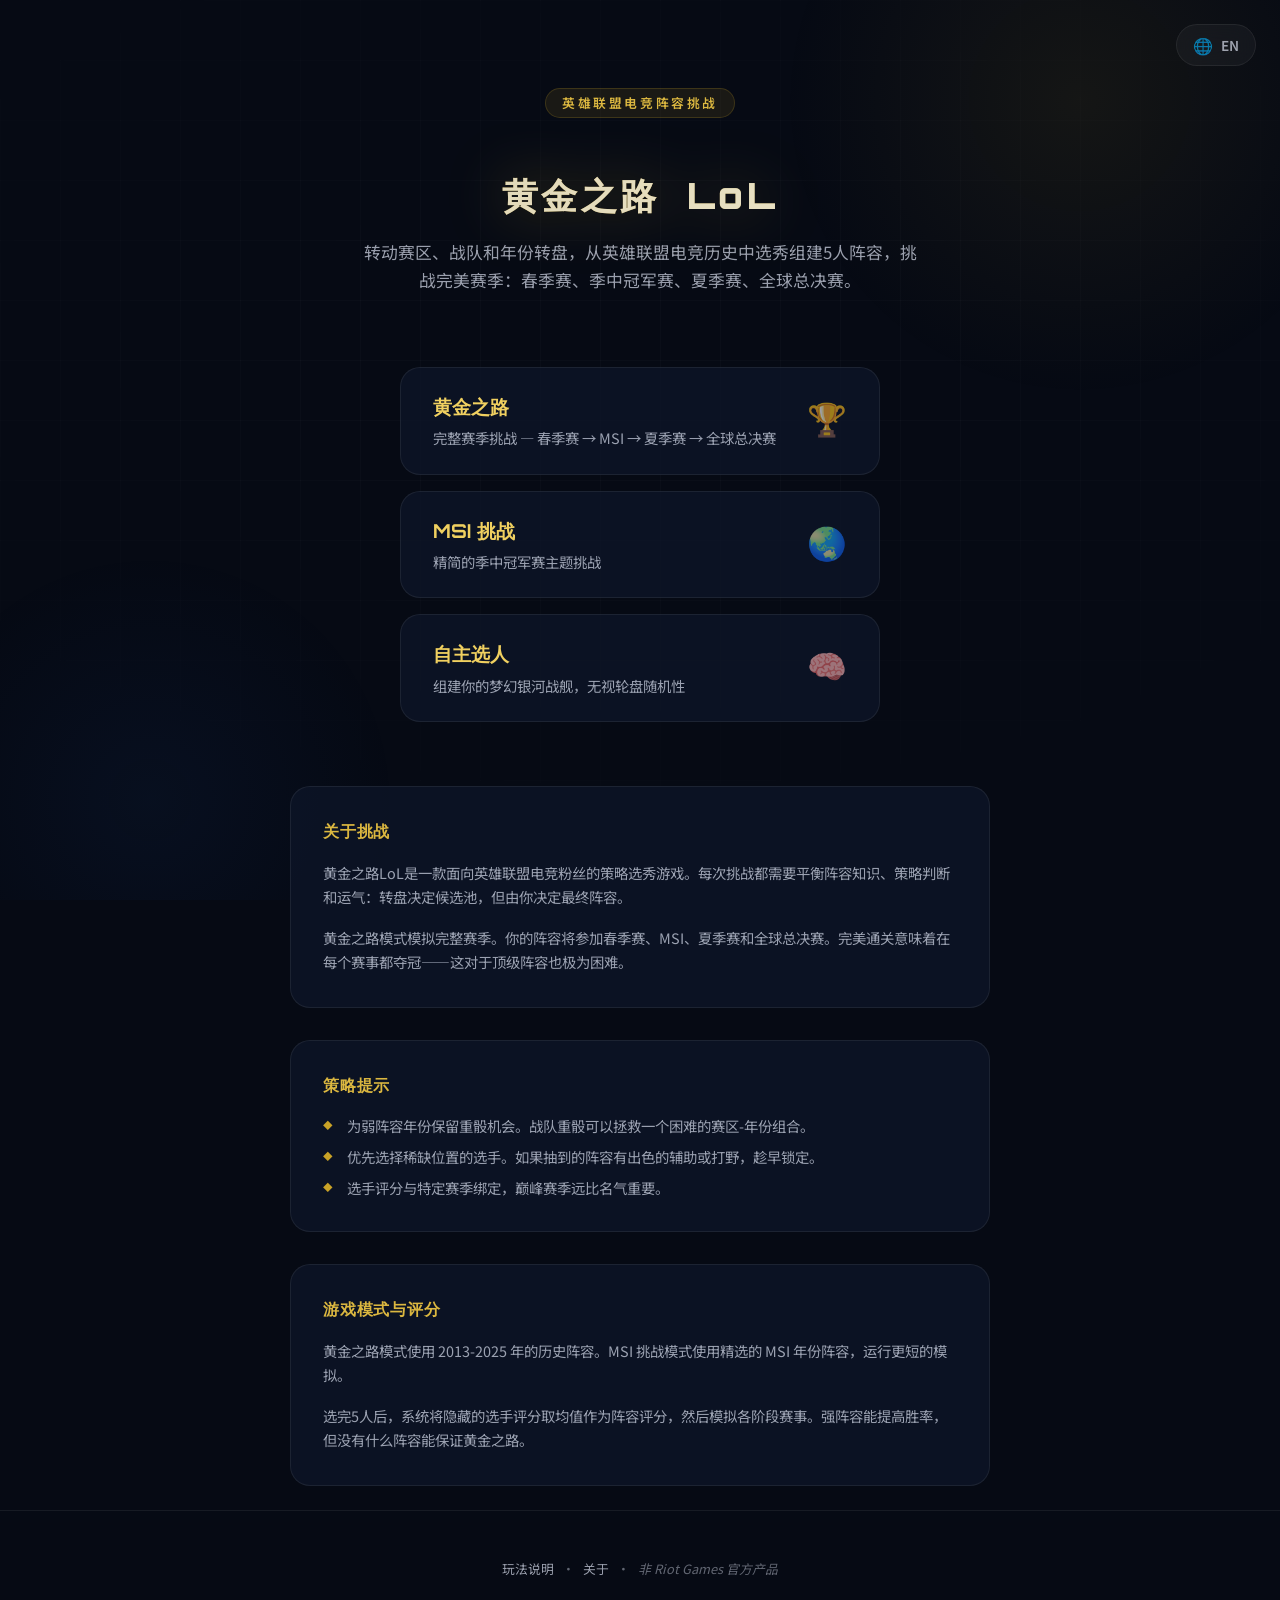
==== index.html @ 79514e77 "feat: implement responsive free draft layout and player pool panel with search and filtering capabil" ====
<!DOCTYPE html>
<html lang="zh-CN">
<head>
  <meta charset="UTF-8" />
  <meta name="viewport" content="width=device-width, initial-scale=1.0, viewport-fit=cover" />
  <meta name="theme-color" content="#060a14" />
  <title>黄金之路 LoL — 英雄联盟电竞阵容挑战 | Golden Road LoL</title>
  <meta name="description" content="转动赛区、战队和年份转盘，从英雄联盟电竞历史中选秀组建5人阵容，挑战完美赛季。Spin region, team and year to draft a League of Legends esports roster." />
  <meta name="robots" content="index,follow" />
  <link rel="canonical" href="/" />
  <meta property="og:title" content="黄金之路 LoL — Golden Road LoL" />
  <meta property="og:description" content="从英雄联盟电竞历史中组建梦幻阵容，挑战黄金之路。" />
  <meta property="og:type" content="website" />
  <link rel="icon" href="data:image/svg+xml,<svg xmlns='http://www.w3.org/2000/svg' viewBox='0 0 100 100'><text y='.9em' font-size='90'>🏆</text></svg>" />
  <link rel="stylesheet" href="styles.css?v=20260625-2" />
</head>
<body>

  <!-- Background Effects -->
  <div class="bg-effects" aria-hidden="true"></div>
  <div class="bg-grid" aria-hidden="true"></div>

  <!-- Language Toggle -->
  <button class="lang-toggle" id="lang-toggle" onclick="Game.toggleLang()">
    <span class="globe-icon">🌐</span>
    <span id="lang-toggle-text" data-i18n="lang.switch">EN</span>
  </button>

  <!-- Confetti Container (for golden road win) -->
  <div class="confetti-container" id="confetti-container" aria-hidden="true"></div>

  <!-- Main Layout -->
  <div class="layout">

    <!-- ============ START SCREEN ============ -->
    <div class="screen active" id="screen-start">
      <div class="hero">
        <div class="hero-kicker" data-i18n="app.tagline">英雄联盟电竞阵容挑战</div>
        <h1 class="hero-title">
          <span id="hero-title-main" data-i18n="app.title">黄金之路</span>
          <span> LoL</span>
        </h1>
        <p class="hero-sub" data-i18n="app.description">
          转动赛区、战队和年份转盘，从英雄联盟电竞历史中选秀组建5人阵容，挑战完美赛季：春季赛、季中冠军赛、夏季赛、全球总决赛。
        </p>
      </div>

      <!-- Mode Selection -->
      <div class="mode-select">
        <div class="mode-card" id="mode-golden" onclick="Game.startMode('golden')">
          <span class="mode-card-icon">🏆</span>
          <div class="mode-card-title" data-i18n="mode.golden">黄金之路</div>
          <div class="mode-card-desc" data-i18n="mode.golden.desc">完整赛季挑战 — 春季赛 → MSI → 夏季赛 → 全球总决赛</div>
        </div>
        <div class="mode-card" id="mode-msi" onclick="Game.startMode('msi')">
          <span class="mode-card-icon">🌏</span>
          <div class="mode-card-title" data-i18n="mode.msi">MSI 挑战</div>
          <div class="mode-card-desc" data-i18n="mode.msi.desc">精简的季中冠军赛主题挑战</div>
        </div>
        <div class="mode-card" id="mode-free" onclick="Game.startFreeDraftMode()">
          <span class="mode-card-icon">🧠</span>
          <div class="mode-card-title" data-i18n="mode.free">自主选人</div>
          <div class="mode-card-desc" data-i18n="mode.free.desc">组建你的梦幻银河战舰，无视轮盘随机性</div>
        </div>
      </div>

      <!-- Info Sections -->
      <div class="info-sections">
        <section class="info-section" id="section-about">
          <h2 data-i18n="about.title">关于挑战</h2>
          <p data-i18n="about.p1">黄金之路LoL是一款面向英雄联盟电竞粉丝的策略选秀游戏。每次挑战都需要平衡阵容知识、策略判断和运气：转盘决定候选池，但由你决定最终阵容。</p>
          <p data-i18n="about.p2">黄金之路模式模拟完整赛季。你的阵容将参加春季赛、MSI、夏季赛和全球总决赛。完美通关意味着在每个赛事都夺冠——这对于顶级阵容也极为困难。</p>
        </section>

        <section class="info-section" id="section-strategy">
          <h2 data-i18n="about.strategy">策略提示</h2>
          <ul>
            <li data-i18n="about.tip1">为弱阵容年份保留重骰机会。战队重骰可以拯救一个困难的赛区-年份组合。</li>
            <li data-i18n="about.tip2">优先选择稀缺位置的选手。如果抽到的阵容有出色的辅助或打野，趁早锁定。</li>
            <li data-i18n="about.tip3">选手评分与特定赛季绑定，巅峰赛季远比名气重要。</li>
          </ul>
        </section>

        <section class="info-section" id="section-modes">
          <h2 data-i18n="about.modes">游戏模式与评分</h2>
          <p data-i18n="about.modes.p1">黄金之路模式使用 2013-2025 年的历史阵容。MSI 挑战模式使用精选的 MSI 年份阵容，运行更短的模拟。</p>
          <p data-i18n="about.modes.p2">选完5人后，系统将隐藏的选手评分取均值作为阵容评分，然后模拟各阶段赛事。强阵容能提高胜率，但没有什么阵容能保证黄金之路。</p>
        </section>
      </div>
    </div>

    <!-- ============ DRAFT SCREEN ============ -->
    <div class="screen" id="screen-draft">
      <div class="draft-container">

        <!-- Draft Header -->
        <div class="draft-header">
          <button class="back-btn" onclick="Game.backToStart()">
            ← <span data-i18n="mode.back">返回</span>
          </button>
          <div class="round-badge" id="round-badge">
            <span data-i18n="draft.round" data-i18n-params='{"n":"1"}'>第 1 轮</span>
            <span data-i18n="draft.of">/ 5</span>
          </div>
          <div></div>
        </div>

        <!-- Reroll Bar -->
        <div class="reroll-bar" id="reroll-bar">
          <button class="reroll-item" id="reroll-region" onclick="Game.reroll('region')">
            <span data-i18n="draft.region">赛区</span>
            <span data-i18n="draft.reroll">重骰</span>
            <span class="reroll-count" id="reroll-region-count">3</span>
          </button>
          <button class="reroll-item" id="reroll-team" onclick="Game.reroll('team')">
            <span data-i18n="draft.team">战队</span>
            <span data-i18n="draft.reroll">重骰</span>
            <span class="reroll-count" id="reroll-team-count">3</span>
          </button>
          <button class="reroll-item" id="reroll-year" onclick="Game.reroll('year')">
            <span data-i18n="draft.year">年份</span>
            <span data-i18n="draft.reroll">重骰</span>
            <span class="reroll-count" id="reroll-year-count">3</span>
          </button>
        </div>

        <!-- Wheels -->
        <div class="wheels-section">
          <div class="wheel-wrapper">
            <div class="wheel-label" data-i18n="draft.region">赛区</div>
            <div class="wheel-box" id="wheel-region">
              <div class="wheel-value placeholder">?</div>
            </div>
          </div>
          <div class="wheel-wrapper">
            <div class="wheel-label" data-i18n="draft.team">战队</div>
            <div class="wheel-box" id="wheel-team">
              <div class="wheel-value placeholder">?</div>
            </div>
          </div>
          <div class="wheel-wrapper">
            <div class="wheel-label" data-i18n="draft.year">年份</div>
            <div class="wheel-box" id="wheel-year">
              <div class="wheel-value placeholder">?</div>
            </div>
          </div>
        </div>

        <!-- Spin Button -->
        <button class="btn-spin" id="btn-spin" onclick="Game.spin()">
          <span data-i18n="draft.spin">转 动</span>
        </button>

        <!-- Player Selection (hidden until spin) -->
        <div class="player-selection hidden" id="player-selection">
          <!-- Spin Result Banner -->
          <div class="spin-result-banner" id="spin-result-banner">
            <div class="spin-result-item">
              <div class="spin-result-label" data-i18n="draft.region">赛区</div>
              <div class="spin-result-value" id="result-region">—</div>
            </div>
            <div class="spin-result-divider"></div>
            <div class="spin-result-item">
              <div class="spin-result-label" data-i18n="draft.team">战队</div>
              <div class="spin-result-value" id="result-team">—</div>
            </div>
            <div class="spin-result-divider"></div>
            <div class="spin-result-item">
              <div class="spin-result-label" data-i18n="draft.year">年份</div>
              <div class="spin-result-value" id="result-year">—</div>
            </div>
          </div>

          <!-- Selection Header -->
          <div class="selection-header" data-i18n="draft.pick.player">选择一名选手加入阵容</div>

          <!-- Player Cards Grid -->
          <div class="player-grid" id="player-grid"></div>

          <!-- Role Assignment -->
          <div class="text-center">
            <div class="selection-header" data-i18n="draft.pick.role" style="margin-top:0">分配到位置</div>
            <div class="role-assign" id="role-assign"></div>
            <button class="btn-confirm" id="btn-confirm" onclick="Game.confirmPick()" disabled>
              <span data-i18n="draft.confirm">确认选择</span> ✓
            </button>
          </div>
        </div>

        <!-- Roster Panel -->
        <div class="roster-panel">
          <div class="roster-title" data-i18n="draft.roster">你的阵容</div>
          <div class="roster-grid" id="roster-grid">
            <!-- Filled by game.js -->
          </div>
        </div>

      </div>
    </div>

    <!-- ============ FREE DRAFT SCREEN ============ -->
    <div class="screen" id="screen-free-draft">
      <div class="draft-container free-draft-layout">
        
        <!-- Left: Roster slots -->
        <div class="roster-panel free-draft-roster">
          <div class="draft-header flex-start-mb20">
            <button class="back-btn" onclick="Game.backToStart()">
              ← <span data-i18n="mode.back">返回</span>
            </button>
          </div>
          <div class="roster-title" data-i18n="draft.roster">你的阵容</div>
          <div class="roster-grid" id="free-roster-grid">
            <!-- Filled by game.js -->
          </div>
          <div class="text-center" style="margin-top: 20px;">
            <button class="btn-confirm" id="btn-free-sim" onclick="Game.startFreeSim()" disabled>
              <span data-i18n="sim.start">开始模拟</span> ✓
            </button>
          </div>
        </div>

        <!-- Right: Player Pool -->
        <div class="player-pool-panel">
          <div class="selection-header pool-header" data-i18n="free.pool">历史选手池</div>
          
          <!-- Filters -->
          <div class="search-container">
            <input type="text" id="free-search" class="search-input" placeholder="搜索选手名..." oninput="Game.filterFreePlayers()" />
          </div>
          <div class="role-assign free-role-tabs" id="free-role-tabs">
            <button class="role-btn active" onclick="Game.setFreeRoleFilter('all')">All</button>
            <button class="role-btn" onclick="Game.setFreeRoleFilter('top')">Top</button>
            <button class="role-btn" onclick="Game.setFreeRoleFilter('jungle')">Jungle</button>
            <button class="role-btn" onclick="Game.setFreeRoleFilter('mid')">Mid</button>
            <button class="role-btn" onclick="Game.setFreeRoleFilter('adc')">ADC</button>
            <button class="role-btn" onclick="Game.setFreeRoleFilter('support')">Support</button>
          </div>

          <!-- List -->
          <div id="free-player-list" class="free-player-list">
            <!-- Rendered by JS -->
          </div>
        </div>

      </div>
    </div>

    <!-- ============ SIMULATION SCREEN ============ -->
    <div class="screen" id="screen-sim">
      <div class="sim-container">

        <!-- Final Roster Display -->
        <div class="roster-panel" style="margin-top:0">
          <div class="roster-title" data-i18n="draft.roster">你的阵容</div>
          <div class="roster-grid" id="sim-roster-grid"></div>
        </div>

        <!-- Team Rating -->
        <div class="team-rating-display">
          <div class="team-rating-label" data-i18n="sim.team.rating">阵容评分</div>
          <div class="team-rating-value" id="team-rating-value">0</div>
          <div class="team-rating-bar">
            <div class="team-rating-fill" id="team-rating-fill" style="width:0%"></div>
          </div>
        </div>

        <!-- Events Timeline -->
        <div class="events-timeline" id="events-timeline"></div>

        <!-- Sim Action Button -->
        <button class="btn-sim-action" id="btn-sim-action" onclick="Game.simNext()">
          <span data-i18n="sim.start">开始模拟</span>
        </button>

      </div>
    </div>

    <!-- ============ RESULTS SCREEN ============ -->
    <div class="screen" id="screen-results">
      <div class="result-container">

        <div class="result-banner" id="result-banner">
          <div class="result-title" id="result-title">—</div>
          <div class="result-desc" id="result-desc">—</div>
        </div>

        <div class="result-stats" id="result-stats"></div>

        <!-- Season Summary (event results list) -->
        <div class="events-timeline" id="result-events" style="width:100%;max-width:500px;"></div>

        <!-- Share Card Preview -->
        <div class="share-section">
          <div class="share-card-frame" id="share-card-frame">
            <canvas id="share-canvas" width="600" height="780"></canvas>
          </div>

          <!-- Share Buttons -->
          <div class="share-buttons">
            <button class="btn-share-action btn-share-copy" onclick="Game.copyShareText()">
              <span data-i18n="share.copy">📋 复制</span>
            </button>
            <button class="btn-share-action btn-share-image" onclick="Game.downloadImage()">
              <span data-i18n="share.image">⬇ 保存图片</span>
            </button>
            <button class="btn-share-action btn-share-post" onclick="Game.postToX()">
              <span data-i18n="share.post">𝕏 发布</span>
            </button>
          </div>
        </div>

        <!-- Copied Toast -->
        <div class="toast hidden" id="toast-copied">
          <span data-i18n="share.copied">已复制到剪贴板！</span>
        </div>

        <div class="result-actions">
          <button class="btn-replay" onclick="Game.replay()">
            <span data-i18n="result.play.again">再来一局</span>
          </button>
          <button class="btn-home" onclick="Game.backToStart()">
            <span data-i18n="result.back.home">返回首页</span>
          </button>
        </div>

      </div>
    </div>

  </div>

  <!-- Footer -->
  <footer class="site-footer" id="site-footer">
    <div class="footer-links">
      <a href="#" onclick="Game.showModal('howto'); return false;" data-i18n="footer.howtoplay">玩法说明</a>
      <span class="footer-dot">·</span>
      <a href="#" onclick="Game.showModal('about'); return false;" data-i18n="footer.about">关于</a>
      <span class="footer-dot">·</span>
      <span class="footer-disc" style="display:inline;margin:0;" data-i18n="footer.disclaimer">非 Riot Games 官方产品</span>
    </div>
  </footer>

  <!-- ============ MODALS ============ -->

  <!-- How to Play Modal -->
  <div class="modal-overlay" id="modal-howto">
    <div class="modal-content">
      <button class="modal-close" onclick="Game.closeModal('howto')">✕</button>
      <h2 style="font-family:var(--font-display);font-size:1.2rem;color:var(--gold-mid);margin-bottom:var(--space-xl);" data-i18n="howto.title">玩法说明</h2>
      <div class="howto-steps">
        <div class="howto-step">
          <div class="howto-number">1</div>
          <div class="howto-text">
            <h3 data-i18n="howto.step1.title">1. 选择模式</h3>
            <p data-i18n="howto.step1.desc">选择黄金之路（完整赛季）或MSI挑战（精简版）</p>
          </div>
        </div>
        <div class="howto-step">
          <div class="howto-number">2</div>
          <div class="howto-text">
            <h3 data-i18n="howto.step2.title">2. 转动转盘</h3>
            <p data-i18n="howto.step2.desc">系统随机生成赛区+战队+年份的组合</p>
          </div>
        </div>
        <div class="howto-step">
          <div class="howto-number">3</div>
          <div class="howto-text">
            <h3 data-i18n="howto.step3.title">3. 选择选手</h3>
            <p data-i18n="howto.step3.desc">从该年阵容中选择一名选手，分配到空闲位置</p>
          </div>
        </div>
        <div class="howto-step">
          <div class="howto-number">4</div>
          <div class="howto-text">
            <h3 data-i18n="howto.step4.title">4. 组建阵容</h3>
            <p data-i18n="howto.step4.desc">重复5轮，完成上单/打野/中单/ADC/辅助的完整阵容</p>
          </div>
        </div>
        <div class="howto-step">
          <div class="howto-number">5</div>
          <div class="howto-text">
            <h3 data-i18n="howto.step5.title">5. 模拟赛季</h3>
            <p data-i18n="howto.step5.desc">观看你的阵容在各大赛事中的征战表现</p>
          </div>
        </div>
      </div>
    </div>
  </div>

  <!-- About Modal -->
  <div class="modal-overlay" id="modal-about">
    <div class="modal-content">
      <button class="modal-close" onclick="Game.closeModal('about')">✕</button>
      <h2 style="font-family:var(--font-display);font-size:1.2rem;color:var(--gold-mid);margin-bottom:var(--space-xl);" data-i18n="about.title">关于挑战</h2>
      <p style="color:var(--text-secondary);line-height:1.7;margin-bottom:var(--space-md);" data-i18n="about.p1">黄金之路LoL是一款面向英雄联盟电竞粉丝的策略选秀游戏。</p>
      <p style="color:var(--text-secondary);line-height:1.7;margin-bottom:var(--space-xl);" data-i18n="about.p2">黄金之路模式模拟完整赛季。</p>
      <h3 style="font-size:1rem;color:var(--gold-mid);margin-bottom:var(--space-md);" data-i18n="about.modes">游戏模式与评分</h3>
      <p style="color:var(--text-secondary);line-height:1.7;margin-bottom:var(--space-md);" data-i18n="about.modes.p1">黄金之路模式使用 2013-2025 年的历史阵容。</p>
      <p style="color:var(--text-secondary);line-height:1.7;" data-i18n="about.modes.p2">选完5人后，系统将隐藏的选手评分取均值作为阵容评分。</p>
    </div>
  </div>

  <!-- Scripts -->
  <script src="i18n.js?v=20260625"></script>
  <script src="data.js?v=20260625"></script>
  <script src="engine.js?v=20260625"></script>
  <script src="game.js?v=20260625"></script>
</body>
</html>
---- styles.css ----
/* ========================================
   styles.css — Golden Road LoL 黄金之路
   Premium dark theme with gold accents
   ======================================== */

/* ---------- Fonts ---------- */
@import url('https://fonts.googleapis.com/css2?family=Inter:wght@300;400;500;600;700;800;900&family=Noto+Sans+SC:wght@300;400;500;700;900&family=Orbitron:wght@400;500;600;700;800;900&display=swap');

/* ---------- CSS Custom Properties ---------- */
:root {
  /* Colors */
  --bg-primary: #060a14;
  --bg-secondary: #0c1220;
  --bg-card: rgba(14, 22, 40, 0.75);
  --bg-card-hover: rgba(20, 30, 56, 0.85);
  --bg-glass: rgba(255, 255, 255, 0.04);
  --bg-glass-hover: rgba(255, 255, 255, 0.08);

  --gold-start: #c9a227;
  --gold-mid: #dbb740;
  --gold-end: #f0d060;
  --gold-glow: rgba(201, 162, 39, 0.4);
  --gold-gradient: linear-gradient(135deg, var(--gold-start), var(--gold-end));

  --blue-accent: #2d6cdf;
  --blue-glow: rgba(45, 108, 223, 0.3);
  --blue-light: #5b9aff;

  --text-primary: #eaf0ff;
  --text-secondary: rgba(234, 240, 255, 0.65);
  --text-muted: rgba(234, 240, 255, 0.4);

  --border-subtle: rgba(255, 255, 255, 0.07);
  --border-gold: rgba(201, 162, 39, 0.4);

  --success: #34d399;
  --danger: #f87171;
  --warning: #fbbf24;

  /* Spacing */
  --space-xs: 4px;
  --space-sm: 8px;
  --space-md: 16px;
  --space-lg: 24px;
  --space-xl: 32px;
  --space-2xl: 48px;
  --space-3xl: 64px;

  /* Radius */
  --radius-sm: 6px;
  --radius-md: 12px;
  --radius-lg: 20px;
  --radius-xl: 28px;
  --radius-full: 9999px;

  /* Shadows */
  --shadow-sm: 0 2px 8px rgba(0,0,0,0.3);
  --shadow-md: 0 4px 20px rgba(0,0,0,0.4);
  --shadow-lg: 0 8px 40px rgba(0,0,0,0.5);
  --shadow-gold: 0 0 30px var(--gold-glow);
  --shadow-blue: 0 0 30px var(--blue-glow);

  /* Transitions */
  --transition-fast: 0.15s ease;
  --transition-normal: 0.3s ease;
  --transition-slow: 0.5s ease;

  /* Font */
  --font-display: 'Orbitron', 'Inter', sans-serif;
  --font-body: 'Inter', 'Noto Sans SC', -apple-system, BlinkMacSystemFont, sans-serif;
  --font-zh: 'Noto Sans SC', 'PingFang SC', 'Microsoft YaHei', sans-serif;
}

/* ---------- Reset ---------- */
*, *::before, *::after {
  margin: 0;
  padding: 0;
  box-sizing: border-box;
}

html {
  font-size: 16px;
  scroll-behavior: smooth;
  -webkit-font-smoothing: antialiased;
  -moz-osx-font-smoothing: grayscale;
}

body {
  font-family: var(--font-body);
  background: var(--bg-primary);
  color: var(--text-primary);
  min-height: 100vh;
  overflow-x: hidden;
  line-height: 1.6;
}

/* Set Chinese font when lang=zh */
html[lang="zh-CN"] body {
  font-family: var(--font-zh);
}

a {
  color: var(--gold-mid);
  text-decoration: none;
  transition: color var(--transition-fast);
}
a:hover {
  color: var(--gold-end);
}

button {
  font-family: inherit;
  cursor: pointer;
  border: none;
  outline: none;
  background: none;
  color: inherit;
}

/* ---------- Background Effects ---------- */
.bg-effects {
  position: fixed;
  inset: 0;
  z-index: 0;
  pointer-events: none;
  overflow: hidden;
}

.bg-effects::before {
  content: '';
  position: absolute;
  width: 600px;
  height: 600px;
  border-radius: 50%;
  background: radial-gradient(circle, rgba(201, 162, 39, 0.08), transparent 70%);
  top: -200px;
  right: -100px;
  animation: float-glow 12s ease-in-out infinite;
}

.bg-effects::after {
  content: '';
  position: absolute;
  width: 500px;
  height: 500px;
  border-radius: 50%;
  background: radial-gradient(circle, rgba(45, 108, 223, 0.06), transparent 70%);
  bottom: -150px;
  left: -100px;
  animation: float-glow 15s ease-in-out infinite reverse;
}

@keyframes float-glow {
  0%, 100% { transform: translate(0, 0) scale(1); }
  33% { transform: translate(30px, -40px) scale(1.1); }
  66% { transform: translate(-20px, 20px) scale(0.95); }
}

/* Animated grid overlay */
.bg-grid {
  position: fixed;
  inset: 0;
  z-index: 0;
  pointer-events: none;
  background-image:
    linear-gradient(rgba(255,255,255,0.02) 1px, transparent 1px),
    linear-gradient(90deg, rgba(255,255,255,0.02) 1px, transparent 1px);
  background-size: 60px 60px;
  mask-image: radial-gradient(ellipse 80% 60% at 50% 40%, black 30%, transparent 100%);
}

/* ---------- Layout ---------- */
.layout {
  position: relative;
  z-index: 1;
  max-width: 1100px;
  margin: 0 auto;
  padding: var(--space-lg);
  min-height: 100vh;
  display: flex;
  flex-direction: column;
}

/* ---------- Language Toggle ---------- */
.lang-toggle {
  position: fixed;
  top: var(--space-lg);
  right: var(--space-lg);
  z-index: 100;
  display: flex;
  align-items: center;
  gap: var(--space-sm);
  padding: var(--space-sm) var(--space-md);
  background: var(--bg-glass);
  border: 1px solid var(--border-subtle);
  border-radius: var(--radius-full);
  font-size: 0.85rem;
  font-weight: 600;
  color: var(--text-secondary);
  backdrop-filter: blur(12px);
  transition: all var(--transition-fast);
  cursor: pointer;
}
.lang-toggle:hover {
  background: var(--bg-glass-hover);
  color: var(--text-primary);
  border-color: var(--border-gold);
}
.lang-toggle .globe-icon {
  font-size: 1rem;
}

/* ---------- Screens (Page States) ---------- */
.screen {
  display: none;
  flex-direction: column;
  align-items: center;
  animation: fadeSlideIn 0.5s ease forwards;
}
.screen.active {
  display: flex;
}

@keyframes fadeSlideIn {
  from {
    opacity: 0;
    transform: translateY(20px);
  }
  to {
    opacity: 1;
    transform: translateY(0);
  }
}

/* ---------- Start Screen / Hero ---------- */
.hero {
  text-align: center;
  padding: var(--space-3xl) 0 var(--space-2xl);
  max-width: 700px;
}

.hero-kicker {
  display: inline-block;
  font-size: 0.8rem;
  font-weight: 600;
  letter-spacing: 0.2em;
  text-transform: uppercase;
  color: var(--gold-mid);
  background: rgba(201, 162, 39, 0.1);
  padding: var(--space-xs) var(--space-md);
  border-radius: var(--radius-full);
  border: 1px solid rgba(201, 162, 39, 0.2);
  margin-bottom: var(--space-lg);
}

.hero-title {
  font-family: var(--font-display);
  font-size: clamp(2.5rem, 8vw, 4.5rem);
  font-weight: 900;
  letter-spacing: 0.05em;
  line-height: 1.1;
  background: var(--gold-gradient);
  -webkit-background-clip: text;
  -webkit-text-fill-color: transparent;
  background-clip: text;
  filter: drop-shadow(0 0 30px var(--gold-glow));
  margin-bottom: var(--space-sm);
}
.hero-title span {
  font-size: 0.5em;
  -webkit-text-fill-color: var(--text-secondary);
  filter: none;
}

.hero-sub {
  font-size: 1.05rem;
  color: var(--text-secondary);
  line-height: 1.7;
  max-width: 560px;
  margin: var(--space-md) auto 0;
}

/* ---------- Mode Selection ---------- */
.mode-select {
  display: flex;
  flex-direction: column;
  gap: var(--space-md);
  width: 100%;
  max-width: 480px;
  margin-top: var(--space-lg);
}

.mode-card {
  position: relative;
  padding: var(--space-lg) var(--space-xl);
  background: var(--bg-card);
  border: 1px solid var(--border-subtle);
  border-radius: var(--radius-lg);
  cursor: pointer;
  overflow: hidden;
  transition: all var(--transition-normal);
  text-align: left;
}
.mode-card::before {
  content: '';
  position: absolute;
  inset: 0;
  border-radius: var(--radius-lg);
  padding: 1px;
  background: linear-gradient(135deg, transparent 30%, var(--gold-start) 50%, transparent 70%);
  -webkit-mask:
    linear-gradient(#fff 0 0) content-box,
    linear-gradient(#fff 0 0);
  -webkit-mask-composite: xor;
  mask-composite: exclude;
  opacity: 0;
  transition: opacity var(--transition-normal);
}
.mode-card:hover {
  background: var(--bg-card-hover);
  transform: translateY(-2px);
  box-shadow: var(--shadow-gold);
}
.mode-card:hover::before {
  opacity: 1;
}

.mode-card-title {
  font-family: var(--font-display);
  font-size: 1.2rem;
  font-weight: 700;
  color: var(--gold-end);
  margin-bottom: var(--space-xs);
}
.mode-card-desc {
  font-size: 0.9rem;
  color: var(--text-secondary);
}
.mode-card-icon {
  position: absolute;
  top: var(--space-lg);
  right: var(--space-xl);
  font-size: 2rem;
  opacity: 0.6;
}

/* Start button */
.btn-start {
  display: inline-flex;
  align-items: center;
  gap: var(--space-sm);
  margin-top: var(--space-2xl);
  padding: var(--space-md) var(--space-2xl);
  font-family: var(--font-display);
  font-size: 1rem;
  font-weight: 700;
  letter-spacing: 0.1em;
  color: var(--bg-primary);
  background: var(--gold-gradient);
  border-radius: var(--radius-full);
  box-shadow: var(--shadow-gold);
  transition: all var(--transition-normal);
  cursor: pointer;
}
.btn-start:hover {
  transform: translateY(-2px) scale(1.03);
  box-shadow: 0 0 50px var(--gold-glow);
}
.btn-start:active {
  transform: translateY(0) scale(0.98);
}

/* ---------- Draft Screen ---------- */
.draft-container {
  width: 100%;
  display: flex;
  flex-direction: column;
  align-items: center;
  gap: var(--space-xl);
  padding-top: var(--space-xl);
}

/* Draft Header */
.draft-header {
  display: flex;
  align-items: center;
  justify-content: space-between;
  width: 100%;
  max-width: 900px;
}

.round-badge {
  font-family: var(--font-display);
  font-size: 1rem;
  font-weight: 700;
  color: var(--gold-mid);
  background: rgba(201, 162, 39, 0.1);
  padding: var(--space-sm) var(--space-lg);
  border-radius: var(--radius-full);
  border: 1px solid rgba(201, 162, 39, 0.3);
}

.back-btn {
  display: inline-flex;
  align-items: center;
  gap: var(--space-xs);
  padding: var(--space-sm) var(--space-md);
  font-size: 0.85rem;
  color: var(--text-secondary);
  background: var(--bg-glass);
  border: 1px solid var(--border-subtle);
  border-radius: var(--radius-full);
  transition: all var(--transition-fast);
}
.back-btn:hover {
  color: var(--text-primary);
  border-color: var(--border-gold);
}

/* Reroll Counters */
.reroll-bar {
  display: flex;
  gap: var(--space-md);
  flex-wrap: wrap;
  justify-content: center;
}

.reroll-item {
  display: flex;
  align-items: center;
  gap: var(--space-xs);
  padding: var(--space-xs) var(--space-md);
  font-size: 0.8rem;
  font-weight: 600;
  color: var(--text-secondary);
  background: var(--bg-glass);
  border: 1px solid var(--border-subtle);
  border-radius: var(--radius-full);
  cursor: pointer;
  transition: all var(--transition-fast);
}
.reroll-item:hover:not(.disabled) {
  border-color: var(--blue-accent);
  color: var(--blue-light);
  background: rgba(45, 108, 223, 0.1);
}
.reroll-item.disabled {
  opacity: 0.35;
  cursor: not-allowed;
}
.reroll-count {
  display: inline-flex;
  align-items: center;
  justify-content: center;
  width: 20px;
  height: 20px;
  font-size: 0.75rem;
  font-weight: 700;
  background: var(--blue-accent);
  color: white;
  border-radius: 50%;
}
.reroll-item.disabled .reroll-count {
  background: var(--text-muted);
}

/* ---------- Wheels Container ---------- */
.wheels-section {
  display: flex;
  gap: var(--space-xl);
  justify-content: center;
  flex-wrap: wrap;
  width: 100%;
  max-width: 900px;
}

.wheel-wrapper {
  flex: 1;
  min-width: 200px;
  max-width: 280px;
  display: flex;
  flex-direction: column;
  align-items: center;
  gap: var(--space-md);
}

.wheel-label {
  font-family: var(--font-display);
  font-size: 0.75rem;
  font-weight: 700;
  letter-spacing: 0.15em;
  text-transform: uppercase;
  color: var(--text-muted);
}

.wheel-box {
  width: 100%;
  aspect-ratio: 1;
  max-height: 200px;
  border-radius: var(--radius-lg);
  background: var(--bg-card);
  border: 2px solid var(--border-subtle);
  display: flex;
  align-items: center;
  justify-content: center;
  position: relative;
  overflow: hidden;
  transition: border-color var(--transition-normal), box-shadow var(--transition-normal);
}
.wheel-box.spinning {
  border-color: var(--gold-start);
  box-shadow: var(--shadow-gold);
}
.wheel-box.landed {
  border-color: var(--gold-mid);
  box-shadow: 0 0 40px var(--gold-glow);
}

/* Wheel slot machine effect */
.wheel-reel {
  display: flex;
  flex-direction: column;
  align-items: center;
  transition: transform 0.1s linear;
}

.wheel-value {
  font-family: var(--font-display);
  font-size: 1.4rem;
  font-weight: 700;
  color: var(--gold-end);
  text-align: center;
  padding: var(--space-sm);
  white-space: nowrap;
}
.wheel-value.placeholder {
  color: var(--text-muted);
  font-size: 2rem;
}

/* Decorative lines on wheel */
.wheel-box::before,
.wheel-box::after {
  content: '';
  position: absolute;
  left: 10%;
  right: 10%;
  height: 1px;
  background: var(--border-subtle);
}
.wheel-box::before { top: 30%; }
.wheel-box::after { bottom: 30%; }

/* ---------- Spin Button ---------- */
.btn-spin {
  display: inline-flex;
  align-items: center;
  gap: var(--space-sm);
  padding: var(--space-md) var(--space-3xl);
  font-family: var(--font-display);
  font-size: 1.1rem;
  font-weight: 800;
  letter-spacing: 0.15em;
  color: var(--bg-primary);
  background: var(--gold-gradient);
  border-radius: var(--radius-full);
  box-shadow: var(--shadow-gold);
  transition: all var(--transition-normal);
  position: relative;
  overflow: hidden;
}
.btn-spin::before {
  content: '';
  position: absolute;
  inset: -2px;
  border-radius: inherit;
  background: linear-gradient(45deg, transparent 30%, rgba(255,255,255,0.3) 50%, transparent 70%);
  transform: translateX(-100%);
  transition: transform 0.6s ease;
}
.btn-spin:hover::before {
  transform: translateX(100%);
}
.btn-spin:hover {
  transform: translateY(-2px) scale(1.03);
  box-shadow: 0 0 60px var(--gold-glow);
}
.btn-spin:active {
  transform: translateY(0) scale(0.97);
}
.btn-spin:disabled {
  opacity: 0.4;
  cursor: not-allowed;
  transform: none !important;
  box-shadow: none !important;
}

/* ---------- Player Selection ---------- */
.player-selection {
  width: 100%;
  max-width: 900px;
  animation: fadeSlideIn 0.4s ease forwards;
}

.selection-header {
  font-family: var(--font-display);
  font-size: 0.85rem;
  font-weight: 600;
  letter-spacing: 0.1em;
  color: var(--gold-mid);
  text-transform: uppercase;
  margin-bottom: var(--space-md);
  text-align: center;
}

.spin-result-banner {
  display: flex;
  align-items: center;
  justify-content: center;
  gap: var(--space-lg);
  padding: var(--space-md) var(--space-xl);
  background: linear-gradient(135deg, rgba(201, 162, 39, 0.08), rgba(45, 108, 223, 0.05));
  border: 1px solid var(--border-gold);
  border-radius: var(--radius-lg);
  margin-bottom: var(--space-xl);
}
.spin-result-item {
  text-align: center;
}
.spin-result-label {
  font-size: 0.7rem;
  font-weight: 600;
  letter-spacing: 0.1em;
  text-transform: uppercase;
  color: var(--text-muted);
}
.spin-result-value {
  font-family: var(--font-display);
  font-size: 1.1rem;
  font-weight: 700;
  color: var(--gold-end);
}
.spin-result-divider {
  width: 1px;
  height: 36px;
  background: var(--border-gold);
}

.player-grid {
  display: grid;
  grid-template-columns: repeat(auto-fill, minmax(160px, 1fr));
  gap: var(--space-md);
  margin-bottom: var(--space-xl);
}

.player-card {
  position: relative;
  padding: var(--space-md) var(--space-sm);
  background: var(--bg-card);
  border: 1px solid var(--border-subtle);
  border-radius: var(--radius-md);
  text-align: center;
  cursor: pointer;
  transition: all var(--transition-normal);
  overflow: hidden;
  display: flex;
  flex-direction: column;
  align-items: center;
  justify-content: center;
  min-height: 100px;
}
.player-card::before {
  content: '';
  position: absolute;
  top: 0;
  left: 0;
  right: 0;
  height: 3px;
  background: var(--gold-gradient);
  transform: scaleX(0);
  transition: transform var(--transition-normal);
}
.player-card:hover {
  background: var(--bg-card-hover);
  border-color: var(--border-gold);
  transform: translateY(-3px);
  box-shadow: var(--shadow-gold);
}
.player-card:hover::before {
  transform: scaleX(1);
}
.player-card.selected {
  border-color: var(--gold-mid);
  box-shadow: 0 0 25px var(--gold-glow);
  background: rgba(201, 162, 39, 0.08);
}
.player-card.selected::before {
  transform: scaleX(1);
}
.player-card.used {
  opacity: 0.3;
  cursor: not-allowed;
  pointer-events: none;
}

.player-name {
  font-weight: 700;
  font-size: 1rem;
  color: var(--text-primary);
  margin-bottom: var(--space-xs);
}
.player-role {
  font-size: 0.8rem;
  font-weight: 600;
  color: var(--blue-light);
  text-transform: uppercase;
  letter-spacing: 0.08em;
}
.player-rating-badge {
  position: absolute;
  top: var(--space-sm);
  right: var(--space-sm);
  width: 28px;
  height: 28px;
  display: flex;
  align-items: center;
  justify-content: center;
  font-size: 0.7rem;
  font-weight: 800;
  border-radius: 50%;
  background: var(--bg-glass);
  color: var(--text-muted);
  border: 1px solid var(--border-subtle);
}

/* Role buttons for assigning */
.role-assign {
  display: flex;
  gap: var(--space-sm);
  justify-content: center;
  flex-wrap: wrap;
  margin-bottom: var(--space-md);
}

.role-btn {
  padding: var(--space-sm) var(--space-lg);
  font-size: 0.85rem;
  font-weight: 600;
  color: var(--text-secondary);
  background: var(--bg-glass);
  border: 1px solid var(--border-subtle);
  border-radius: var(--radius-full);
  transition: all var(--transition-fast);
}
.role-btn:hover:not(.disabled) {
  border-color: var(--gold-start);
  color: var(--gold-end);
  background: rgba(201, 162, 39, 0.1);
}
.role-btn.active {
  border-color: var(--gold-mid);
  color: var(--gold-end);
  background: rgba(201, 162, 39, 0.15);
  box-shadow: 0 0 15px rgba(201, 162, 39, 0.2);
}
.role-btn.disabled {
  opacity: 0.3;
  cursor: not-allowed;
}

.btn-confirm {
  display: inline-flex;
  align-items: center;
  gap: var(--space-sm);
  padding: var(--space-md) var(--space-2xl);
  font-family: var(--font-display);
  font-size: 0.9rem;
  font-weight: 700;
  letter-spacing: 0.08em;
  color: var(--bg-primary);
  background: var(--gold-gradient);
  border-radius: var(--radius-full);
  box-shadow: var(--shadow-gold);
  transition: all var(--transition-normal);
}
.btn-confirm:hover {
  transform: translateY(-2px);
  box-shadow: 0 0 40px var(--gold-glow);
}
.btn-confirm:disabled {
  opacity: 0.4;
  cursor: not-allowed;
  transform: none !important;
}

/* ---------- Roster Panel ---------- */
.roster-panel {
  width: 100%;
  max-width: 900px;
  margin-top: var(--space-lg);
}

.roster-title {
  font-family: var(--font-display);
  font-size: 0.85rem;
  font-weight: 700;
  letter-spacing: 0.15em;
  text-transform: uppercase;
  color: var(--text-muted);
  margin-bottom: var(--space-md);
  text-align: center;
}

.roster-grid {
  display: grid;
  grid-template-columns: repeat(5, 1fr);
  gap: var(--space-sm);
}

.roster-slot {
  padding: var(--space-md) var(--space-sm);
  background: var(--bg-card);
  border: 1px solid var(--border-subtle);
  border-radius: var(--radius-md);
  text-align: center;
  transition: all var(--transition-normal);
  min-height: 90px;
  display: flex;
  flex-direction: column;
  align-items: center;
  justify-content: center;
  gap: var(--space-xs);
}
.roster-slot.filled {
  border-color: var(--gold-start);
  background: rgba(201, 162, 39, 0.06);
}
.roster-slot.active-target {
  border-color: var(--blue-accent);
  box-shadow: var(--shadow-blue);
  animation: pulse-blue 1.5s ease infinite;
}

@keyframes pulse-blue {
  0%, 100% { box-shadow: 0 0 15px var(--blue-glow); }
  50% { box-shadow: 0 0 30px var(--blue-glow); }
}

.slot-role {
  font-size: 0.7rem;
  font-weight: 700;
  letter-spacing: 0.1em;
  text-transform: uppercase;
  color: var(--text-muted);
}
.slot-player {
  font-weight: 700;
  font-size: 0.9rem;
  color: var(--gold-end);
}
.slot-empty {
  font-size: 0.75rem;
  color: var(--text-muted);
}

/* ---------- Simulation Screen ---------- */
.sim-container {
  width: 100%;
  max-width: 700px;
  display: flex;
  flex-direction: column;
  align-items: center;
  gap: var(--space-xl);
  padding-top: var(--space-3xl);
}

.team-rating-display {
  text-align: center;
}
.team-rating-label {
  font-family: var(--font-display);
  font-size: 0.8rem;
  font-weight: 600;
  letter-spacing: 0.15em;
  text-transform: uppercase;
  color: var(--text-muted);
  margin-bottom: var(--space-sm);
}
.team-rating-value {
  font-family: var(--font-display);
  font-size: 4rem;
  font-weight: 900;
  background: var(--gold-gradient);
  -webkit-background-clip: text;
  -webkit-text-fill-color: transparent;
  background-clip: text;
  filter: drop-shadow(0 0 20px var(--gold-glow));
  line-height: 1;
}
.team-rating-bar {
  width: 200px;
  height: 4px;
  background: var(--bg-glass);
  border-radius: var(--radius-full);
  margin: var(--space-md) auto 0;
  overflow: hidden;
}
.team-rating-fill {
  height: 100%;
  background: var(--gold-gradient);
  border-radius: var(--radius-full);
  transition: width 1.5s ease;
}

/* Event Timeline */
.events-timeline {
  width: 100%;
  display: flex;
  flex-direction: column;
  gap: var(--space-md);
}

.event-card {
  display: flex;
  align-items: center;
  gap: var(--space-lg);
  padding: var(--space-lg) var(--space-xl);
  background: var(--bg-card);
  border: 1px solid var(--border-subtle);
  border-radius: var(--radius-lg);
  transition: all var(--transition-slow);
  opacity: 0.4;
  transform: translateX(-10px);
}
.event-card.active {
  opacity: 1;
  transform: translateX(0);
  border-color: var(--gold-start);
}
.event-card.completed {
  opacity: 1;
  transform: translateX(0);
}
.event-card.won {
  border-color: var(--success);
  background: rgba(52, 211, 153, 0.05);
}
.event-card.lost {
  border-color: var(--danger);
  background: rgba(248, 113, 113, 0.05);
}

.event-icon {
  font-size: 2rem;
  flex-shrink: 0;
  width: 50px;
  text-align: center;
}

.event-info {
  flex: 1;
}
.event-name {
  font-family: var(--font-display);
  font-size: 1rem;
  font-weight: 700;
  color: var(--text-primary);
  margin-bottom: var(--space-xs);
}
.event-result {
  font-size: 0.85rem;
  font-weight: 600;
}
.event-result.win {
  color: var(--success);
}
.event-result.lose {
  color: var(--danger);
}

.event-badge {
  padding: var(--space-xs) var(--space-md);
  font-size: 0.75rem;
  font-weight: 700;
  letter-spacing: 0.05em;
  text-transform: uppercase;
  border-radius: var(--radius-full);
  flex-shrink: 0;
}
.event-badge.champion {
  background: rgba(201, 162, 39, 0.15);
  color: var(--gold-end);
  border: 1px solid var(--border-gold);
}
.event-badge.eliminated {
  background: rgba(248, 113, 113, 0.1);
  color: var(--danger);
  border: 1px solid rgba(248, 113, 113, 0.3);
}

.btn-sim-action {
  padding: var(--space-md) var(--space-2xl);
  font-family: var(--font-display);
  font-size: 0.9rem;
  font-weight: 700;
  letter-spacing: 0.08em;
  color: var(--bg-primary);
  background: var(--gold-gradient);
  border-radius: var(--radius-full);
  box-shadow: var(--shadow-gold);
  transition: all var(--transition-normal);
}
.btn-sim-action:hover {
  transform: translateY(-2px);
  box-shadow: 0 0 40px var(--gold-glow);
}

/* ---------- Results Screen ---------- */
.result-container {
  width: 100%;
  max-width: 700px;
  display: flex;
  flex-direction: column;
  align-items: center;
  gap: var(--space-xl);
  padding-top: var(--space-3xl);
  text-align: center;
}

.result-banner {
  padding: var(--space-2xl) var(--space-xl);
  border-radius: var(--radius-xl);
  width: 100%;
}
.result-banner.golden {
  background: linear-gradient(135deg, rgba(201, 162, 39, 0.12), rgba(240, 208, 96, 0.06));
  border: 2px solid var(--gold-mid);
  box-shadow: 0 0 60px var(--gold-glow), inset 0 0 60px rgba(201, 162, 39, 0.05);
  animation: golden-pulse 2s ease-in-out infinite;
}
.result-banner.failed {
  background: var(--bg-card);
  border: 1px solid var(--border-subtle);
}

@keyframes golden-pulse {
  0%, 100% { box-shadow: 0 0 40px var(--gold-glow), inset 0 0 40px rgba(201, 162, 39, 0.03); }
  50% { box-shadow: 0 0 80px var(--gold-glow), inset 0 0 80px rgba(201, 162, 39, 0.08); }
}

.result-title {
  font-family: var(--font-display);
  font-size: clamp(1.5rem, 5vw, 2.5rem);
  font-weight: 900;
  margin-bottom: var(--space-md);
}
.result-title.golden {
  background: var(--gold-gradient);
  -webkit-background-clip: text;
  -webkit-text-fill-color: transparent;
  background-clip: text;
}
.result-desc {
  font-size: 1rem;
  color: var(--text-secondary);
  max-width: 400px;
  margin: 0 auto;
}

.result-stats {
  display: flex;
  gap: var(--space-lg);
  justify-content: center;
  flex-wrap: wrap;
}
.result-stat {
  padding: var(--space-md) var(--space-xl);
  background: var(--bg-card);
  border: 1px solid var(--border-subtle);
  border-radius: var(--radius-md);
  text-align: center;
}
.result-stat-value {
  font-family: var(--font-display);
  font-size: 1.5rem;
  font-weight: 800;
  color: var(--gold-end);
}
.result-stat-label {
  font-size: 0.75rem;
  color: var(--text-muted);
  margin-top: var(--space-xs);
}

.result-actions {
  display: flex;
  gap: var(--space-md);
  flex-wrap: wrap;
  justify-content: center;
}

.btn-replay {
  padding: var(--space-md) var(--space-2xl);
  font-family: var(--font-display);
  font-size: 0.9rem;
  font-weight: 700;
  letter-spacing: 0.08em;
  color: var(--bg-primary);
  background: var(--gold-gradient);
  border-radius: var(--radius-full);
  box-shadow: var(--shadow-gold);
  transition: all var(--transition-normal);
}
.btn-replay:hover {
  transform: translateY(-2px);
  box-shadow: 0 0 40px var(--gold-glow);
}

.btn-home {
  padding: var(--space-md) var(--space-2xl);
  font-size: 0.9rem;
  font-weight: 600;
  color: var(--text-secondary);
  background: var(--bg-glass);
  border: 1px solid var(--border-subtle);
  border-radius: var(--radius-full);
  transition: all var(--transition-fast);
}
.btn-home:hover {
  color: var(--text-primary);
  border-color: var(--border-gold);
}

/* ---------- Share Section ---------- */
.share-section {
  width: 100%;
  max-width: 500px;
  display: flex;
  flex-direction: column;
  align-items: center;
  gap: var(--space-lg);
  margin-top: var(--space-md);
}

.share-card-frame {
  width: 100%;
  border-radius: var(--radius-lg);
  overflow: hidden;
  border: 2px solid var(--border-gold);
  box-shadow: 0 0 30px rgba(201, 162, 39, 0.15);
  background: #0a1628;
}
.share-card-frame canvas {
  display: block;
  width: 100%;
  height: auto;
}

.share-buttons {
  display: flex;
  gap: var(--space-md);
  width: 100%;
}

.btn-share-action {
  flex: 1;
  padding: var(--space-md) var(--space-md);
  font-size: 0.85rem;
  font-weight: 700;
  letter-spacing: 0.04em;
  border-radius: var(--radius-md);
  transition: all var(--transition-normal);
  text-align: center;
}

.btn-share-copy {
  color: var(--blue-light);
  background: rgba(45, 108, 223, 0.12);
  border: 1px solid rgba(45, 108, 223, 0.3);
}
.btn-share-copy:hover {
  background: rgba(45, 108, 223, 0.2);
  border-color: var(--blue-accent);
  transform: translateY(-2px);
  box-shadow: var(--shadow-blue);
}

.btn-share-image {
  color: var(--text-primary);
  background: rgba(255, 255, 255, 0.06);
  border: 1px solid var(--border-subtle);
}
.btn-share-image:hover {
  background: rgba(255, 255, 255, 0.1);
  border-color: rgba(255, 255, 255, 0.2);
  transform: translateY(-2px);
  box-shadow: var(--shadow-md);
}

.btn-share-post {
  color: var(--text-primary);
  background: rgba(255, 255, 255, 0.06);
  border: 1px solid var(--border-subtle);
}
.btn-share-post:hover {
  background: rgba(255, 255, 255, 0.1);
  border-color: rgba(255, 255, 255, 0.2);
  transform: translateY(-2px);
  box-shadow: var(--shadow-md);
}

/* Toast notification */
.toast {
  position: fixed;
  bottom: var(--space-2xl);
  left: 50%;
  transform: translateX(-50%) translateY(20px);
  padding: var(--space-md) var(--space-xl);
  background: var(--success);
  color: #fff;
  font-weight: 700;
  font-size: 0.9rem;
  border-radius: var(--radius-full);
  box-shadow: 0 4px 20px rgba(52, 211, 153, 0.4);
  z-index: 500;
  opacity: 0;
  transition: all 0.3s ease;
  pointer-events: none;
}
.toast.show {
  opacity: 1;
  transform: translateX(-50%) translateY(0);
}

/* ---------- About / Info Sections ---------- */
.info-sections {
  width: 100%;
  max-width: 700px;
  margin-top: var(--space-3xl);
  display: flex;
  flex-direction: column;
  gap: var(--space-xl);
}

.info-section {
  padding: var(--space-xl);
  background: var(--bg-card);
  border: 1px solid var(--border-subtle);
  border-radius: var(--radius-lg);
}
.info-section h2 {
  font-family: var(--font-display);
  font-size: 1rem;
  font-weight: 700;
  letter-spacing: 0.05em;
  color: var(--gold-mid);
  margin-bottom: var(--space-md);
}
.info-section p {
  font-size: 0.9rem;
  color: var(--text-secondary);
  line-height: 1.7;
  margin-bottom: var(--space-md);
}
.info-section p:last-child {
  margin-bottom: 0;
}
.info-section ul {
  list-style: none;
  display: flex;
  flex-direction: column;
  gap: var(--space-sm);
}
.info-section li {
  font-size: 0.9rem;
  color: var(--text-secondary);
  padding-left: var(--space-lg);
  position: relative;
}
.info-section li::before {
  content: '◆';
  position: absolute;
  left: 0;
  color: var(--gold-start);
  font-size: 0.6rem;
  top: 0.35em;
}
.info-section li b {
  color: var(--text-primary);
}

/* HowTo Steps */
.howto-steps {
  display: flex;
  flex-direction: column;
  gap: var(--space-md);
}
.howto-step {
  display: flex;
  gap: var(--space-md);
  align-items: flex-start;
}
.howto-number {
  flex-shrink: 0;
  width: 32px;
  height: 32px;
  display: flex;
  align-items: center;
  justify-content: center;
  font-family: var(--font-display);
  font-size: 0.8rem;
  font-weight: 800;
  color: var(--gold-end);
  background: rgba(201, 162, 39, 0.12);
  border-radius: 50%;
  border: 1px solid rgba(201, 162, 39, 0.3);
}
.howto-text h3 {
  font-size: 0.95rem;
  font-weight: 700;
  color: var(--text-primary);
  margin-bottom: var(--space-xs);
}
.howto-text p {
  font-size: 0.85rem;
  margin-bottom: 0;
}

/* ---------- Footer ---------- */
.site-footer {
  position: relative;
  z-index: 1;
  margin-top: auto;
  padding: var(--space-2xl) var(--space-lg) var(--space-lg);
  text-align: center;
  font-size: 0.8rem;
  color: var(--text-muted);
  border-top: 1px solid var(--border-subtle);
}
.footer-links {
  display: flex;
  align-items: center;
  justify-content: center;
  gap: var(--space-sm);
  flex-wrap: wrap;
}
.footer-links a {
  color: var(--text-secondary);
  transition: color var(--transition-fast);
}
.footer-links a:hover {
  color: var(--gold-mid);
}
.footer-dot {
  color: var(--text-muted);
}
.footer-disc {
  display: block;
  margin-top: var(--space-md);
  font-style: italic;
  color: var(--text-muted);
}

/* ---------- Modal (How to Play / About) ---------- */
.modal-overlay {
  position: fixed;
  inset: 0;
  z-index: 200;
  background: rgba(0, 0, 0, 0.7);
  backdrop-filter: blur(6px);
  display: none;
  align-items: center;
  justify-content: center;
  padding: var(--space-lg);
  animation: fadeIn 0.3s ease;
}
.modal-overlay.active {
  display: flex;
}

@keyframes fadeIn {
  from { opacity: 0; }
  to { opacity: 1; }
}

.modal-content {
  width: 100%;
  max-width: 600px;
  max-height: 80vh;
  overflow-y: auto;
  background: var(--bg-secondary);
  border: 1px solid var(--border-subtle);
  border-radius: var(--radius-xl);
  padding: var(--space-2xl);
  position: relative;
  animation: modalSlideIn 0.3s ease;
}

@keyframes modalSlideIn {
  from {
    opacity: 0;
    transform: translateY(30px) scale(0.95);
  }
  to {
    opacity: 1;
    transform: translateY(0) scale(1);
  }
}

.modal-close {
  position: absolute;
  top: var(--space-md);
  right: var(--space-md);
  width: 36px;
  height: 36px;
  display: flex;
  align-items: center;
  justify-content: center;
  font-size: 1.2rem;
  color: var(--text-muted);
  background: var(--bg-glass);
  border-radius: 50%;
  border: 1px solid var(--border-subtle);
  transition: all var(--transition-fast);
}
.modal-close:hover {
  color: var(--text-primary);
  border-color: var(--border-gold);
}

/* ---------- Particles / Confetti for Golden Road win ---------- */
.confetti-container {
  position: fixed;
  inset: 0;
  z-index: 300;
  pointer-events: none;
  overflow: hidden;
}
.confetti-piece {
  position: absolute;
  width: 10px;
  height: 10px;
  top: -20px;
  animation: confetti-fall linear forwards;
}

@keyframes confetti-fall {
  0% {
    transform: translateY(-20px) rotate(0deg);
    opacity: 1;
  }
  100% {
    transform: translateY(110vh) rotate(720deg);
    opacity: 0;
  }
}

/* ---------- Utilities ---------- */
.hidden { display: none !important; }
.text-gold { color: var(--gold-end); }
.text-center { text-align: center; }

/* Spinner animation for wheels */
@keyframes spin-blur {
  0% { filter: blur(0); }
  30% { filter: blur(4px); }
  70% { filter: blur(4px); }
  100% { filter: blur(0); }
}
/* ---------- Free Draft Layout Classes ---------- */
.free-draft-layout {
  display: grid;
  grid-template-columns: 1fr 1.5fr;
  gap: 20px;
  max-width: 1000px;
  margin: 0 auto;
}
.free-draft-roster {
  margin-top: 0;
}
.flex-start-mb20 {
  display: flex;
  justify-content: flex-start;
  margin-bottom: 20px;
}
.player-pool-panel {
  background: var(--bg-secondary);
  border: 1px solid var(--border-subtle);
  border-radius: var(--radius-lg);
  padding: var(--space-lg);
  display: flex;
  flex-direction: column;
  max-height: 85vh;
}
.pool-header {
  margin-top: 0;
  font-size: 1.1rem;
}
.search-container {
  display: flex;
  gap: 10px;
  margin-bottom: 15px;
}
.search-input {
  flex: 1;
  padding: 10px;
  border-radius: 8px;
  border: 1px solid var(--border-subtle);
  background: var(--bg-card);
  color: var(--text-primary);
  outline: none;
}
.search-input:focus {
  border-color: var(--blue-accent);
}
.free-role-tabs {
  justify-content: flex-start;
  gap: 8px;
  margin-bottom: 15px;
  flex-wrap: wrap;
}
.free-player-list {
  overflow-y: auto;
  flex: 1;
  display: grid;
  grid-template-columns: repeat(auto-fill, minmax(130px, 1fr));
  gap: 10px;
  padding-right: 5px;
  align-content: start;
}

/* ---------- Responsive ---------- */
@media (max-width: 768px) {
  .layout {
    padding: var(--space-md);
  }

  .hero {
    padding: var(--space-2xl) 0 var(--space-lg);
  }

  .hero-title {
    font-size: clamp(2rem, 10vw, 3rem);
  }

  .wheels-section {
    gap: var(--space-md);
  }

  .wheel-wrapper {
    min-width: 140px;
  }

  .wheel-box {
    max-height: 140px;
  }

  .roster-grid {
    display: flex;
    overflow-x: auto;
    scroll-snap-type: x mandatory;
    padding-bottom: var(--space-sm);
    gap: var(--space-sm);
  }

  .roster-slot {
    flex: 0 0 110px;
    scroll-snap-align: start;
    padding: var(--space-sm) var(--space-xs);
    min-height: 80px;
  }
  .slot-player {
    font-size: 0.8rem;
  }
  .slot-role {
    font-size: 0.65rem;
  }

  .free-draft-layout {
    grid-template-columns: 1fr;
    gap: var(--space-md);
  }
  
  .player-pool-panel {
    max-height: 60vh;
    padding: var(--space-md);
  }

  .free-player-list {
    grid-template-columns: repeat(auto-fill, minmax(110px, 1fr));
  }
  
  .player-grid {
    grid-template-columns: repeat(auto-fill, minmax(110px, 1fr));
  }

  .spin-result-banner {
    flex-direction: column;
    gap: var(--space-sm);
  }
  .spin-result-divider {
    width: 50px;
    height: 1px;
  }

  .event-card {
    padding: var(--space-md);
    gap: var(--space-md);
  }

  .lang-toggle {
    top: var(--space-md);
    right: var(--space-md);
    padding: var(--space-xs) var(--space-sm);
    font-size: 0.75rem;
  }
}

@media (max-width: 480px) {

  .player-grid {
    grid-template-columns: repeat(2, 1fr);
  }

  .wheels-section {
    flex-direction: column;
    align-items: center;
  }
  .wheel-wrapper {
    max-width: 100%;
  }

  .mode-card {
    padding: var(--space-md);
  }
}

/* Scrollbar styling */
::-webkit-scrollbar {
  width: 6px;
}
::-webkit-scrollbar-track {
  background: var(--bg-primary);
}
::-webkit-scrollbar-thumb {
  background: rgba(255,255,255,0.1);
  border-radius: 3px;
}
::-webkit-scrollbar-thumb:hover {
  background: rgba(255,255,255,0.2);
}
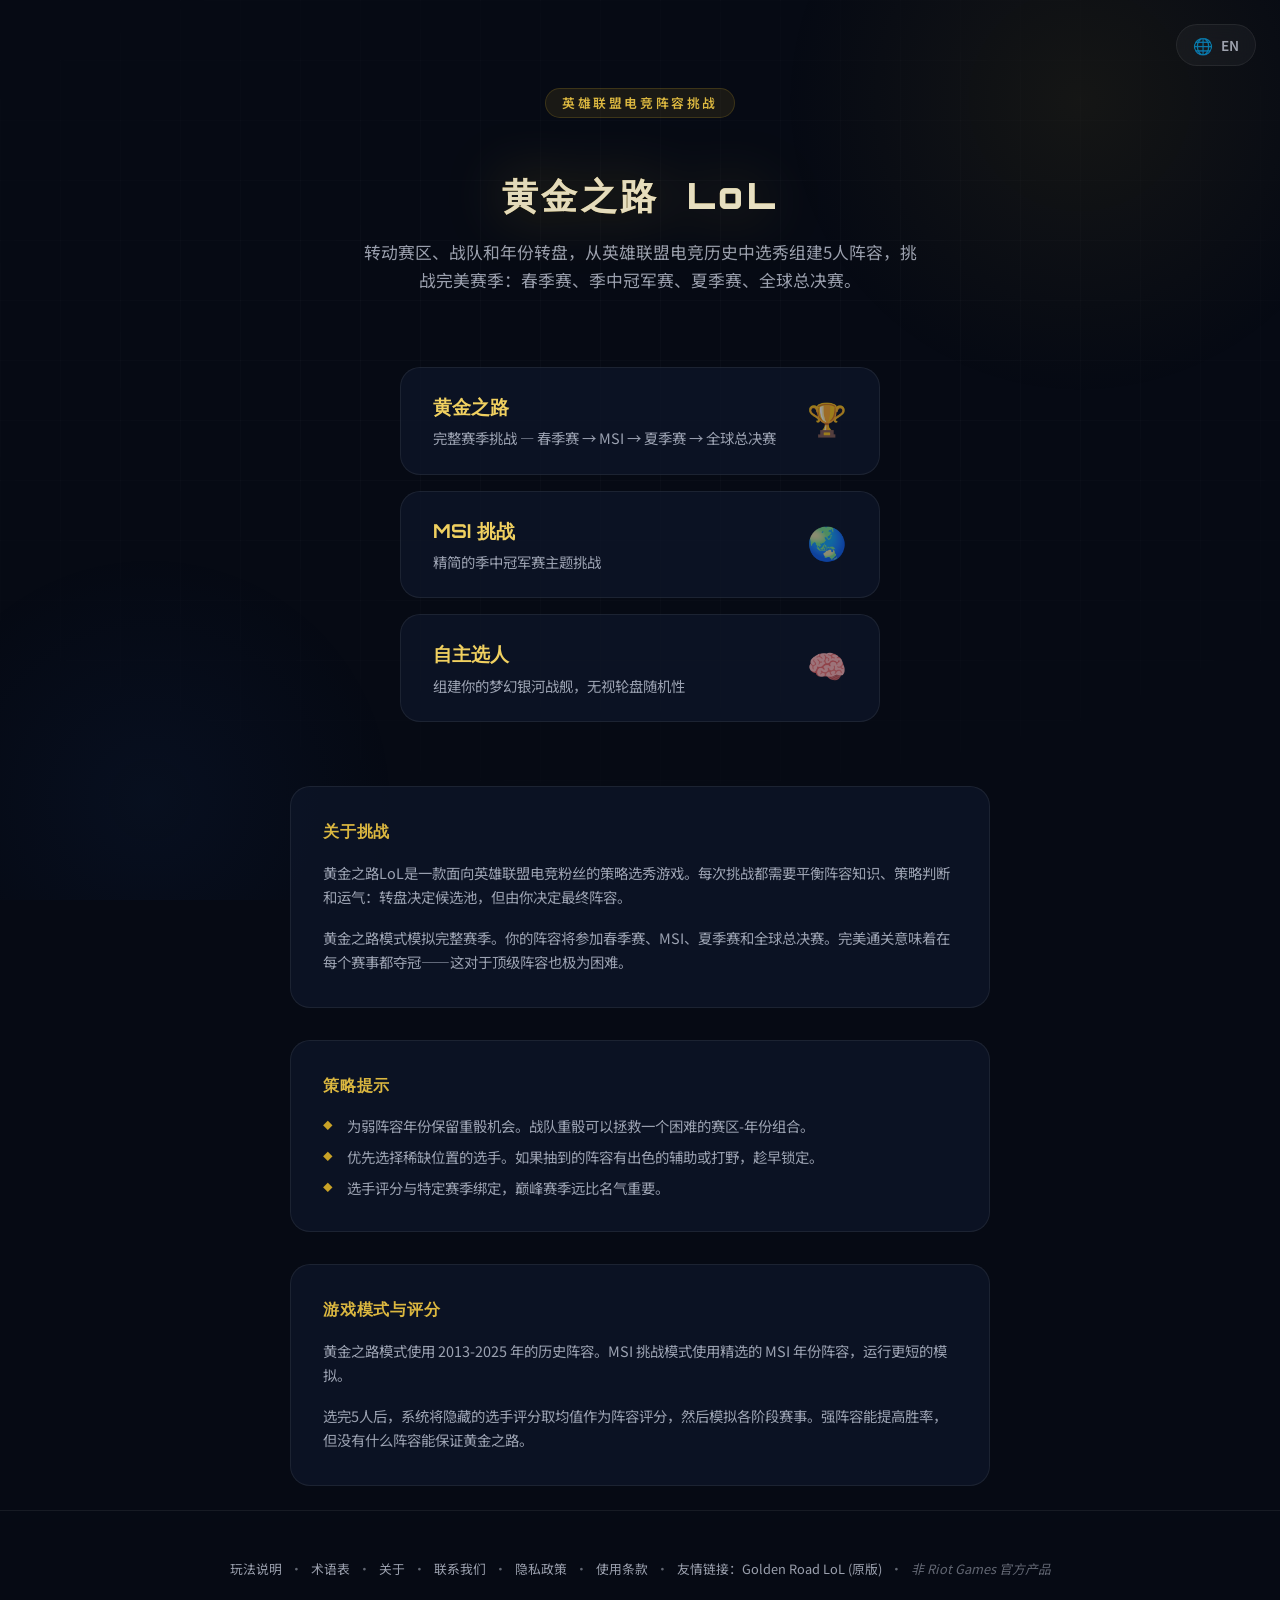
==== commit 1df8bb1d: "refactor: migrate site documentation and footer links from modals to static standalone pages" ====
--- a/index.html
+++ b/index.html
@@ -12,7 +12,7 @@
   <meta property="og:description" content="从英雄联盟电竞历史中组建梦幻阵容，挑战黄金之路。" />
   <meta property="og:type" content="website" />
   <link rel="icon" href="data:image/svg+xml,<svg xmlns='http://www.w3.org/2000/svg' viewBox='0 0 100 100'><text y='.9em' font-size='90'>🏆</text></svg>" />
-  <link rel="stylesheet" href="styles.css?v=20260625-2" />
+  <link rel="stylesheet" href="styles.css?v=20260625_v3" />
 </head>
 <body>
 
@@ -332,78 +332,33 @@
   <!-- Footer -->
   <footer class="site-footer" id="site-footer">
     <div class="footer-links">
-      <a href="#" onclick="Game.showModal('howto'); return false;" data-i18n="footer.howtoplay">玩法说明</a>
-      <span class="footer-dot">·</span>
-      <a href="#" onclick="Game.showModal('about'); return false;" data-i18n="footer.about">关于</a>
+      <a href="how-to-play.html" data-i18n="footer.howtoplay">玩法说明</a>
+      <span class="footer-dot">·</span>
+      <a href="glossary.html" data-i18n="footer.glossary">术语表</a>
+      <span class="footer-dot">·</span>
+      <a href="about.html" data-i18n="footer.about">关于</a>
+      <span class="footer-dot">·</span>
+      <a href="contact.html" data-i18n="footer.contact">联系我们</a>
+      <span class="footer-dot">·</span>
+      <a href="privacy.html" data-i18n="footer.privacy">隐私政策</a>
+      <span class="footer-dot">·</span>
+      <a href="terms.html" data-i18n="footer.terms">使用条款</a>
+      <span class="footer-dot">·</span>
+      <a href="https://goldenroadlol.com/" target="_blank" rel="noopener" data-i18n="footer.friendlink">友情链接：Golden Road LoL (原版)</a>
       <span class="footer-dot">·</span>
       <span class="footer-disc" style="display:inline;margin:0;" data-i18n="footer.disclaimer">非 Riot Games 官方产品</span>
     </div>
+    <div class="visitor-counter" id="visitor-counter" style="display: none;">
+      <span class="visitor-icon">👥</span>
+      <span id="visitor-text" data-i18n="footer.visitor.count" data-i18n-params='{"count":"..."}'>已有 ... 位经理踏上黄金之路</span>
+    </div>
   </footer>
 
-  <!-- ============ MODALS ============ -->
-
-  <!-- How to Play Modal -->
-  <div class="modal-overlay" id="modal-howto">
-    <div class="modal-content">
-      <button class="modal-close" onclick="Game.closeModal('howto')">✕</button>
-      <h2 style="font-family:var(--font-display);font-size:1.2rem;color:var(--gold-mid);margin-bottom:var(--space-xl);" data-i18n="howto.title">玩法说明</h2>
-      <div class="howto-steps">
-        <div class="howto-step">
-          <div class="howto-number">1</div>
-          <div class="howto-text">
-            <h3 data-i18n="howto.step1.title">1. 选择模式</h3>
-            <p data-i18n="howto.step1.desc">选择黄金之路（完整赛季）或MSI挑战（精简版）</p>
-          </div>
-        </div>
-        <div class="howto-step">
-          <div class="howto-number">2</div>
-          <div class="howto-text">
-            <h3 data-i18n="howto.step2.title">2. 转动转盘</h3>
-            <p data-i18n="howto.step2.desc">系统随机生成赛区+战队+年份的组合</p>
-          </div>
-        </div>
-        <div class="howto-step">
-          <div class="howto-number">3</div>
-          <div class="howto-text">
-            <h3 data-i18n="howto.step3.title">3. 选择选手</h3>
-            <p data-i18n="howto.step3.desc">从该年阵容中选择一名选手，分配到空闲位置</p>
-          </div>
-        </div>
-        <div class="howto-step">
-          <div class="howto-number">4</div>
-          <div class="howto-text">
-            <h3 data-i18n="howto.step4.title">4. 组建阵容</h3>
-            <p data-i18n="howto.step4.desc">重复5轮，完成上单/打野/中单/ADC/辅助的完整阵容</p>
-          </div>
-        </div>
-        <div class="howto-step">
-          <div class="howto-number">5</div>
-          <div class="howto-text">
-            <h3 data-i18n="howto.step5.title">5. 模拟赛季</h3>
-            <p data-i18n="howto.step5.desc">观看你的阵容在各大赛事中的征战表现</p>
-          </div>
-        </div>
-      </div>
-    </div>
-  </div>
-
-  <!-- About Modal -->
-  <div class="modal-overlay" id="modal-about">
-    <div class="modal-content">
-      <button class="modal-close" onclick="Game.closeModal('about')">✕</button>
-      <h2 style="font-family:var(--font-display);font-size:1.2rem;color:var(--gold-mid);margin-bottom:var(--space-xl);" data-i18n="about.title">关于挑战</h2>
-      <p style="color:var(--text-secondary);line-height:1.7;margin-bottom:var(--space-md);" data-i18n="about.p1">黄金之路LoL是一款面向英雄联盟电竞粉丝的策略选秀游戏。</p>
-      <p style="color:var(--text-secondary);line-height:1.7;margin-bottom:var(--space-xl);" data-i18n="about.p2">黄金之路模式模拟完整赛季。</p>
-      <h3 style="font-size:1rem;color:var(--gold-mid);margin-bottom:var(--space-md);" data-i18n="about.modes">游戏模式与评分</h3>
-      <p style="color:var(--text-secondary);line-height:1.7;margin-bottom:var(--space-md);" data-i18n="about.modes.p1">黄金之路模式使用 2013-2025 年的历史阵容。</p>
-      <p style="color:var(--text-secondary);line-height:1.7;" data-i18n="about.modes.p2">选完5人后，系统将隐藏的选手评分取均值作为阵容评分。</p>
-    </div>
-  </div>
 
   <!-- Scripts -->
   <script src="i18n.js?v=20260625"></script>
   <script src="data.js?v=20260625"></script>
   <script src="engine.js?v=20260625"></script>
-  <script src="game.js?v=20260625"></script>
+  <script src="game.js?v=20260625-4"></script>
 </body>
 </html>
--- a/styles.css
+++ b/styles.css
@@ -1361,6 +1361,312 @@
   color: var(--text-muted);
 }
 
+.visitor-counter {
+  margin-top: var(--space-md);
+  display: inline-flex;
+  align-items: center;
+  justify-content: center;
+  gap: var(--space-xs);
+  font-size: 0.8rem;
+  color: var(--text-muted);
+  background: rgba(255, 255, 255, 0.02);
+  border: 1px solid var(--border-subtle);
+  padding: var(--space-xs) var(--space-md);
+  border-radius: var(--radius-full);
+  backdrop-filter: blur(4px);
+  transition: all var(--transition-normal);
+}
+.visitor-counter:hover {
+  background: rgba(255, 255, 255, 0.04);
+  border-color: var(--border-gold);
+  color: var(--gold-mid);
+  box-shadow: 0 0 10px rgba(219, 183, 64, 0.1);
+}
+.visitor-icon {
+  color: var(--gold-mid);
+  filter: drop-shadow(0 0 2px var(--gold-glow));
+}
+
+/* ---------- Shared Content Pages (Bilingual Hub) ---------- */
+body.lang-zh [lang="en"] { display: none !important; }
+body.lang-en [lang="zh"] { display: none !important; }
+
+.info-page {
+  background: transparent;
+  color: var(--text-primary);
+  min-height: 100vh;
+  display: flex;
+  flex-direction: column;
+  position: relative;
+  z-index: 1;
+}
+.info-page .page-header {
+  position: sticky;
+  top: 0;
+  z-index: 10;
+  background: rgba(6, 10, 20, 0.85);
+  backdrop-filter: blur(12px);
+  border-bottom: 1px solid var(--border-subtle);
+  padding: var(--space-md) var(--space-lg);
+  display: flex;
+  align-items: center;
+  justify-content: space-between;
+  gap: var(--space-md);
+  flex-wrap: wrap;
+}
+.info-page .page-header .brand {
+  font-family: var(--font-display);
+  font-size: 1.1rem;
+  font-weight: 800;
+  color: var(--text-primary);
+  text-decoration: none;
+  letter-spacing: 1px;
+}
+.info-page .page-header .brand span {
+  background: var(--gold-gradient);
+  -webkit-background-clip: text;
+  -webkit-text-fill-color: transparent;
+}
+.info-page .page-header nav {
+  display: flex;
+  align-items: center;
+  gap: var(--space-md);
+}
+.info-page .page-header nav a {
+  color: var(--text-secondary);
+  text-decoration: none;
+  font-size: 0.9rem;
+  transition: color var(--transition-fast);
+}
+.info-page .page-header nav a:hover {
+  color: var(--gold-mid);
+}
+.info-page .page-header .lang-toggle {
+  background: var(--bg-glass);
+  border: 1px solid var(--border-subtle);
+  color: var(--text-primary);
+  padding: 6px 12px;
+  border-radius: var(--radius-sm);
+  cursor: pointer;
+  font-size: 0.85rem;
+  font-weight: 500;
+  transition: all var(--transition-fast);
+}
+.info-page .page-header .lang-toggle:hover {
+  background: var(--bg-glass-hover);
+  border-color: var(--border-gold);
+  color: var(--gold-mid);
+}
+.info-page .container {
+  max-width: 900px;
+  width: 100%;
+  margin: 0 auto;
+  padding: var(--space-xl) var(--space-lg) var(--space-3xl);
+  flex-grow: 1;
+}
+.info-page .back-link {
+  display: inline-flex;
+  align-items: center;
+  gap: var(--space-xs);
+  color: var(--gold-mid);
+  text-decoration: none;
+  font-size: 0.85rem;
+  font-weight: 600;
+  background: rgba(201, 162, 39, 0.08);
+  border: 1px solid rgba(201, 162, 39, 0.35);
+  padding: 8px 16px;
+  border-radius: var(--radius-sm);
+  transition: all var(--transition-fast);
+  margin-bottom: var(--space-lg);
+  font-family: var(--font-display);
+  text-transform: uppercase;
+  letter-spacing: 0.5px;
+}
+.info-page .back-link:hover {
+  transform: translateY(-2px);
+  background: rgba(201, 162, 39, 0.15);
+  border-color: var(--gold-end);
+  box-shadow: 0 0 15px rgba(201, 162, 39, 0.3);
+  color: var(--text-primary);
+}
+.info-page h1 {
+  font-family: var(--font-display);
+  font-size: 2.2rem;
+  color: var(--text-primary);
+  margin-bottom: var(--space-md);
+  border-bottom: 2px solid var(--border-gold);
+  padding-bottom: var(--space-xs);
+  display: inline-block;
+}
+.info-page h2 {
+  font-family: var(--font-display);
+  font-size: 1.4rem;
+  color: var(--gold-mid);
+  margin: var(--space-xl) 0 var(--space-md);
+}
+.info-page h3 {
+  font-family: var(--font-body);
+  font-size: 1.1rem;
+  color: var(--text-primary);
+  margin: var(--space-md) 0 var(--space-sm);
+}
+.info-page p {
+  color: var(--text-secondary);
+  line-height: 1.7;
+  margin-bottom: var(--space-md);
+  font-size: 0.95rem;
+}
+.info-page ul, .info-page ol {
+  padding-left: var(--space-lg);
+  margin-bottom: var(--space-lg);
+}
+.info-page li {
+  color: var(--text-secondary);
+  margin-bottom: var(--space-xs);
+  line-height: 1.6;
+  font-size: 0.95rem;
+}
+.info-page table {
+  width: 100%;
+  border-collapse: collapse;
+  margin: var(--space-lg) 0;
+  background: var(--bg-card);
+  border: 1px solid var(--border-subtle);
+  border-radius: var(--radius-md);
+  overflow: hidden;
+}
+.info-page th, .info-page td {
+  padding: 12px var(--space-md);
+  text-align: left;
+  border-bottom: 1px solid var(--border-subtle);
+  font-size: 0.9rem;
+}
+.info-page th {
+  background: rgba(255, 255, 255, 0.02);
+  color: var(--gold-mid);
+  font-family: var(--font-display);
+  font-weight: 600;
+}
+.info-page tr:last-child td {
+  border-bottom: none;
+}
+.info-page .fact-grid {
+  display: grid;
+  grid-template-columns: repeat(auto-fit, minmax(200px, 1fr));
+  gap: var(--space-md);
+  margin: var(--space-lg) 0;
+}
+.info-page .fact-card {
+  background: var(--bg-card);
+  border: 1px solid var(--border-subtle);
+  border-radius: var(--radius-md);
+  padding: var(--space-md);
+  transition: border-color var(--transition-fast);
+}
+.info-page .fact-card:hover {
+  border-color: var(--border-gold);
+}
+.info-page .fact-card b {
+  display: block;
+  font-family: var(--font-display);
+  font-size: 0.8rem;
+  color: var(--gold-mid);
+  text-transform: uppercase;
+  margin-bottom: var(--space-xs);
+  letter-spacing: 0.5px;
+}
+.info-page .fact-card span {
+  font-size: 0.9rem;
+  color: var(--text-secondary);
+}
+.info-page .term-grid {
+  display: grid;
+  grid-template-columns: repeat(auto-fit, minmax(250px, 1fr));
+  gap: var(--space-md);
+  margin: var(--space-lg) 0;
+}
+.info-page .term-card {
+  background: var(--bg-card);
+  border: 1px solid var(--border-subtle);
+  border-radius: var(--radius-md);
+  padding: var(--space-md);
+  transition: all var(--transition-fast);
+}
+.info-page .term-card:hover {
+  border-color: var(--border-gold);
+  transform: translateY(-2px);
+  box-shadow: 0 4px 15px rgba(0, 0, 0, 0.2);
+}
+.info-page .term-card b {
+  display: block;
+  font-family: var(--font-display);
+  font-size: 0.9rem;
+  color: var(--gold-mid);
+  margin-bottom: var(--space-xs);
+}
+.info-page .term-card span {
+  font-size: 0.85rem;
+  color: var(--text-secondary);
+  line-height: 1.5;
+  display: block;
+}
+.info-page .card {
+  background: var(--bg-card);
+  border: 1px solid rgba(255, 255, 255, 0.15);
+  border-radius: var(--radius-md);
+  padding: var(--space-lg) var(--space-xl);
+  margin: var(--space-md) 0 var(--space-lg);
+  backdrop-filter: blur(8px);
+  box-shadow: var(--shadow-md);
+  transition: border-color var(--transition-normal), box-shadow var(--transition-normal), transform var(--transition-normal);
+}
+.info-page .card:hover {
+  border-color: rgba(201, 162, 39, 0.35);
+  box-shadow: 0 8px 30px rgba(0, 0, 0, 0.5), 0 0 20px rgba(201, 162, 39, 0.08);
+  transform: translateY(-1px);
+}
+.info-page .lead {
+  font-size: 1.1rem;
+  color: var(--text-primary);
+  line-height: 1.7;
+  margin-bottom: var(--space-lg);
+}
+.info-page .contact-list {
+  list-style: none;
+  padding: 0;
+  display: grid;
+  gap: var(--space-md);
+  margin: var(--space-lg) 0;
+}
+.info-page .contact-list li {
+  background: var(--bg-card);
+  border: 1px solid var(--border-subtle);
+  border-radius: var(--radius-md);
+  padding: var(--space-md);
+}
+.info-page .contact-list b {
+  display: block;
+  font-family: var(--font-display);
+  font-size: 0.8rem;
+  color: var(--gold-mid);
+  text-transform: uppercase;
+  margin-bottom: var(--space-xs);
+}
+.info-page .contact-list a {
+  color: var(--blue-light);
+  text-decoration: none;
+}
+.info-page .contact-list a:hover {
+  text-decoration: underline;
+}
+.info-page code {
+  background: rgba(255, 255, 255, 0.05);
+  padding: 2px 6px;
+  border-radius: var(--radius-sm);
+  color: var(--blue-light);
+  font-family: monospace;
+}
+
 /* ---------- Modal (How to Play / About) ---------- */
 .modal-overlay {
   position: fixed;
@@ -1503,15 +1809,22 @@
 }
 .search-input {
   flex: 1;
-  padding: 10px;
-  border-radius: 8px;
-  border: 1px solid var(--border-subtle);
-  background: var(--bg-card);
+  padding: var(--space-sm) var(--space-md);
+  font-size: 0.95rem;
+  border-radius: var(--radius-full);
+  border: 1px solid var(--border-subtle);
+  background: var(--bg-glass);
   color: var(--text-primary);
   outline: none;
+  transition: all var(--transition-fast);
+}
+.search-input::placeholder {
+  color: var(--text-muted);
 }
 .search-input:focus {
-  border-color: var(--blue-accent);
+  border-color: var(--gold-mid);
+  box-shadow: 0 0 15px var(--gold-glow);
+  background: var(--bg-card);
 }
 .free-role-tabs {
   justify-content: flex-start;
